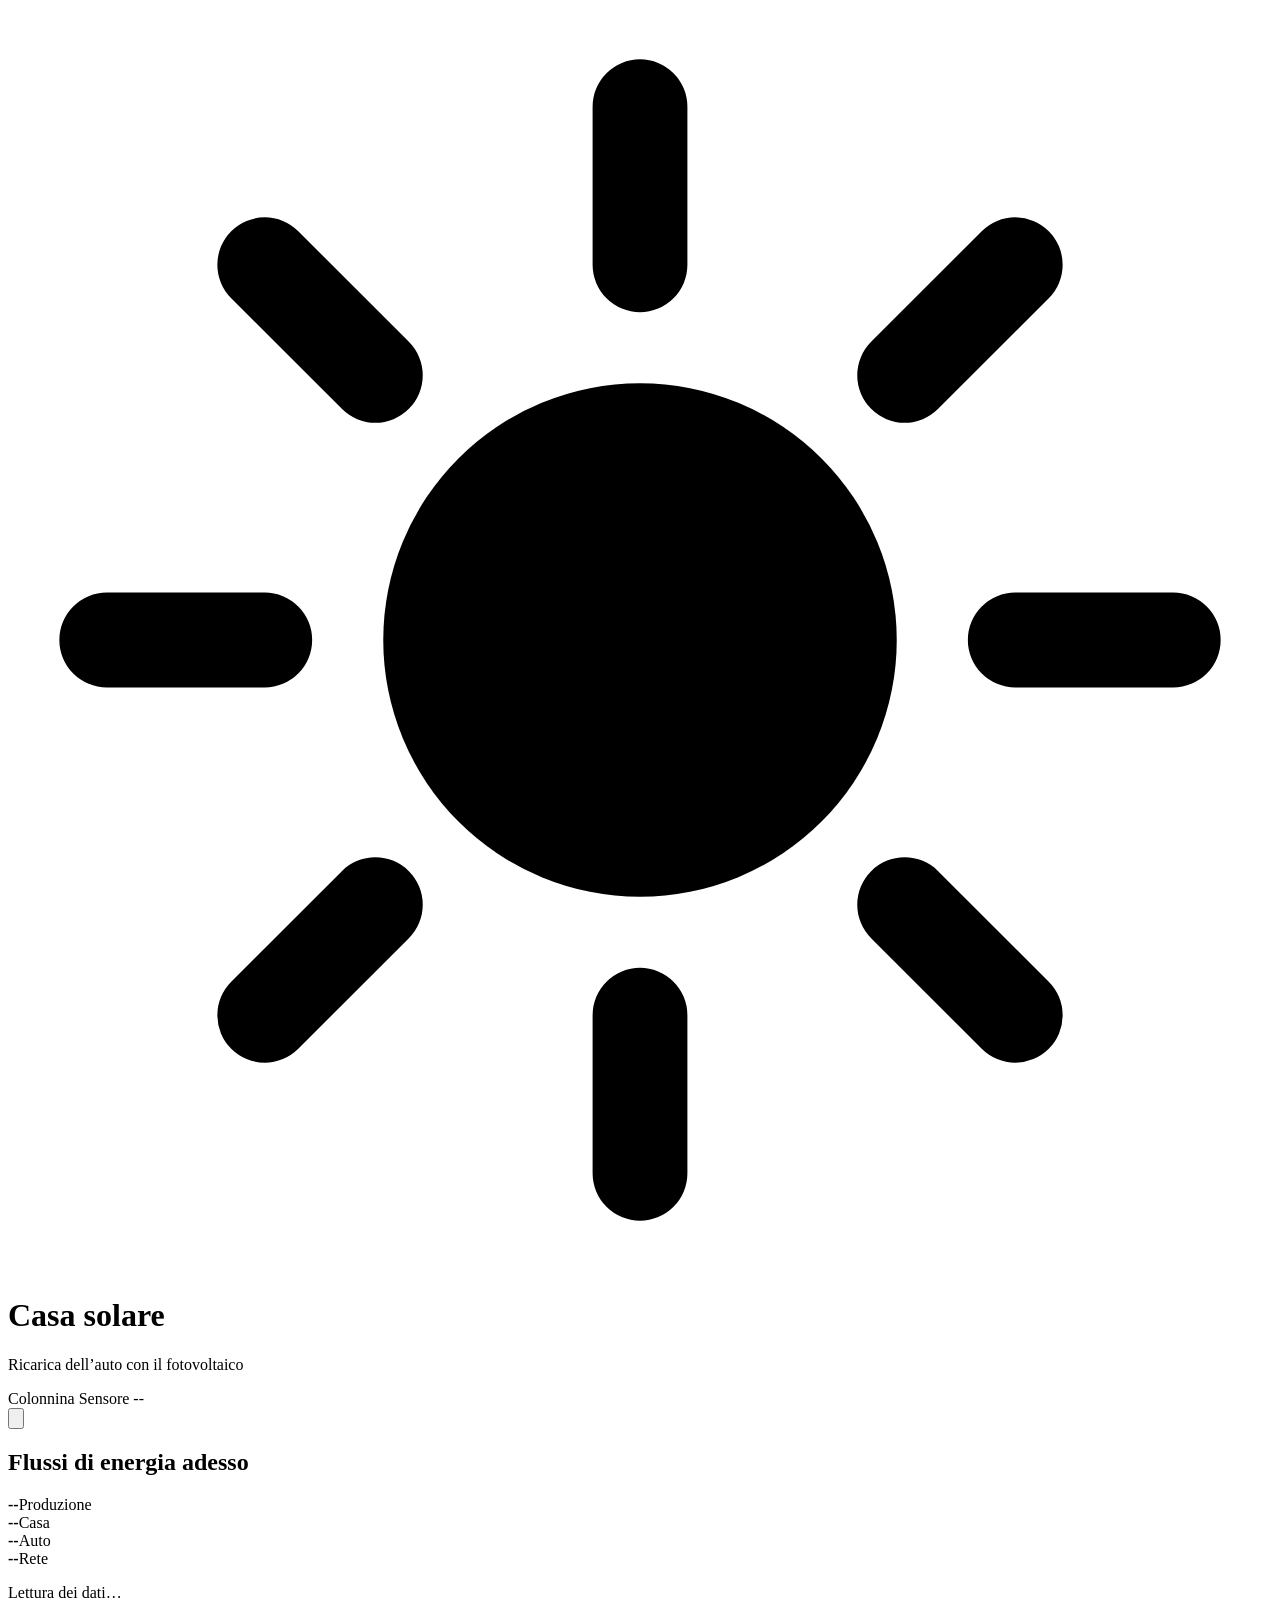
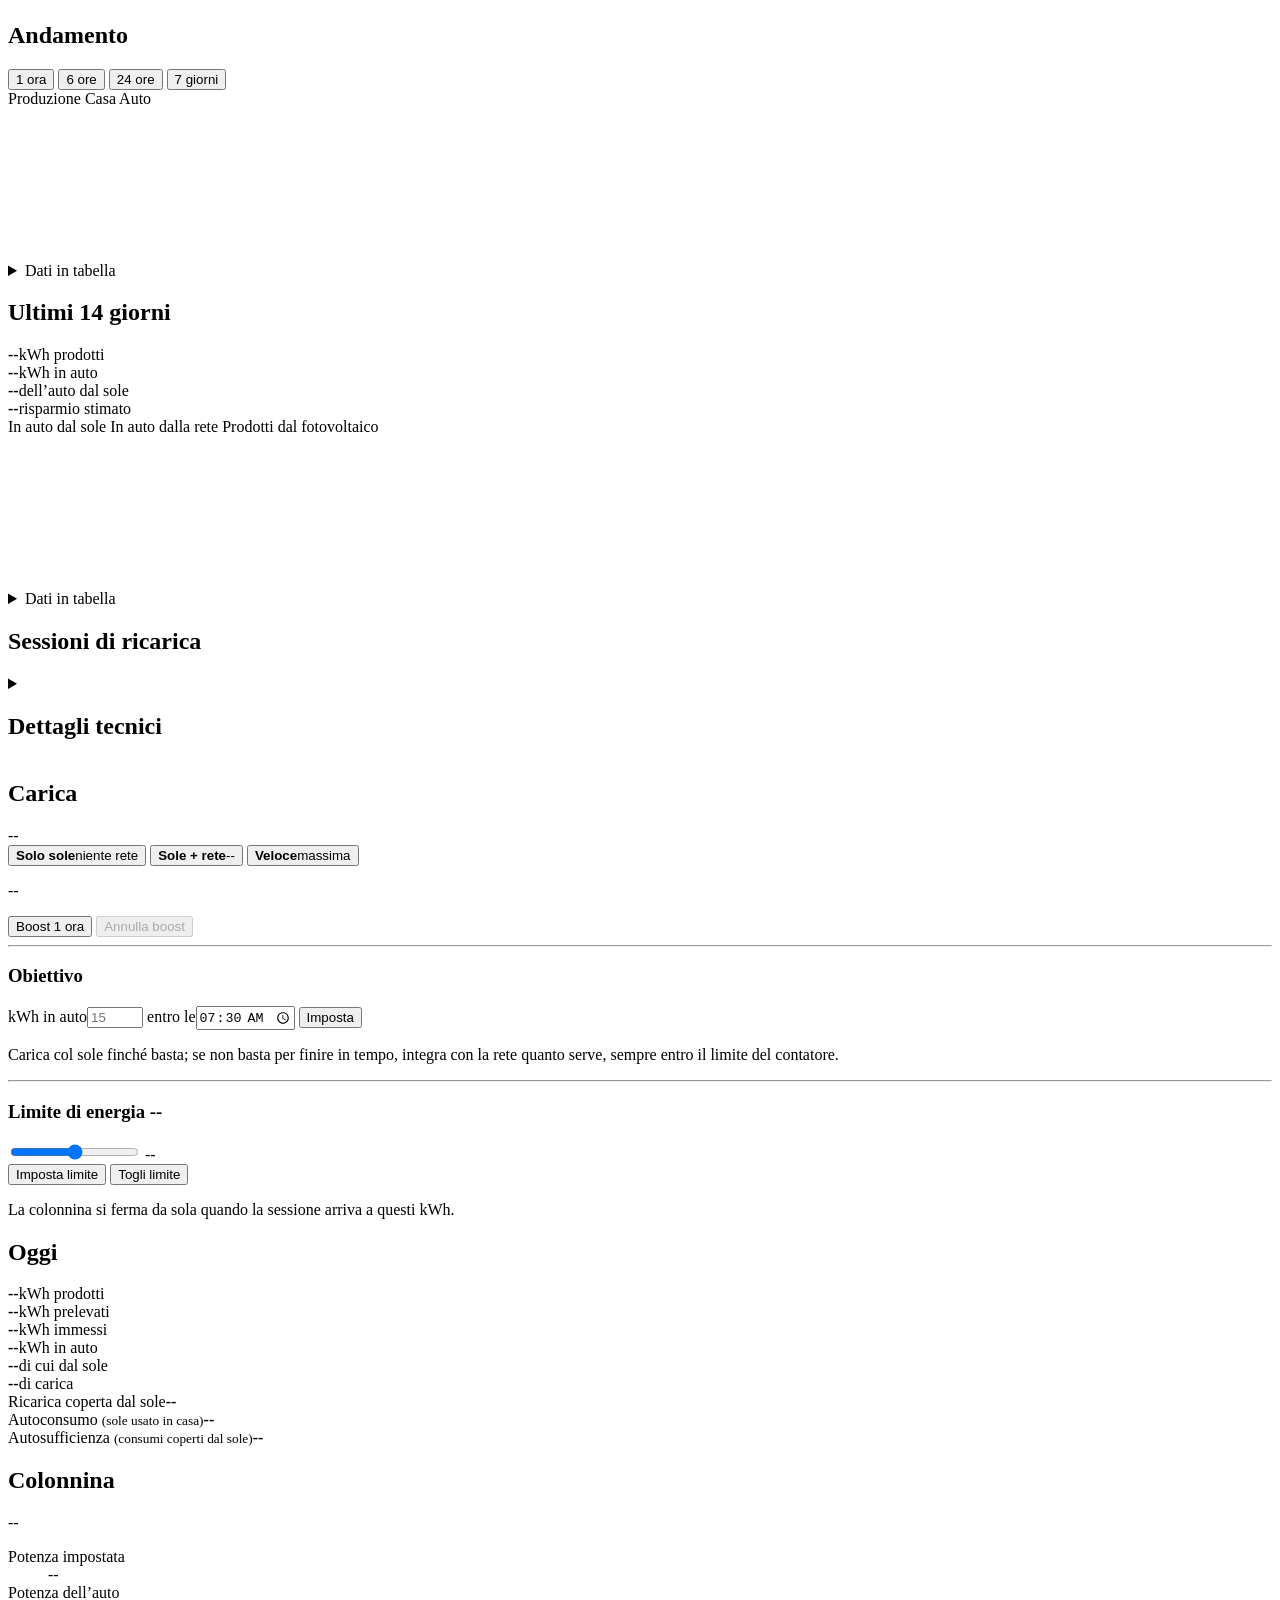
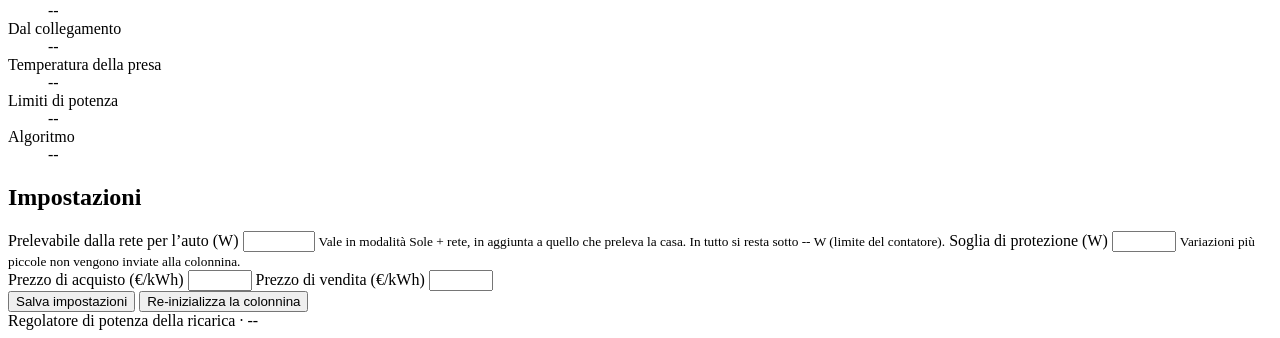
==== web/index.html @ b41bad48 "feat: nuova pagina web con la scena 3D dei flussi di energia La pagina esce da solar_webinterface.py" ====
<!DOCTYPE html>
<html lang="it">
<head>
    <meta charset="UTF-8">
    <meta name="viewport" content="width=device-width, initial-scale=1, viewport-fit=cover">
    <meta name="color-scheme" content="light dark">
    <meta name="theme-color" content="#f6f6f3" media="(prefers-color-scheme: light)">
    <meta name="theme-color" content="#0d0d0d" media="(prefers-color-scheme: dark)">
    <meta name="apple-mobile-web-app-capable" content="yes">
    <meta name="mobile-web-app-capable" content="yes">
    <meta name="apple-mobile-web-app-title" content="Casa solare">
    <meta name="versione" content="__V__">
    <title>Casa solare</title>
    <link rel="icon" href="/static/icona.svg" type="image/svg+xml">
    <link rel="apple-touch-icon" href="/static/icona.svg">
    <link rel="manifest" href="/static/manifest.webmanifest">
    <link rel="stylesheet" href="/static/app.css?v=__V__">
</head>
<body>
<div class="pagina">

    <header class="testata">
        <div class="marchio">
            <svg class="logo" viewBox="0 0 32 32" aria-hidden="true">
                <circle cx="16" cy="16" r="6.5" fill="currentColor"/>
                <g stroke="currentColor" stroke-width="2.4" stroke-linecap="round">
                    <path d="M16 2.5v4M16 25.5v4M2.5 16h4M25.5 16h4M6.5 6.5l2.8 2.8M22.7 22.7l2.8 2.8M6.5 25.5l2.8-2.8M22.7 9.3l2.8-2.8"/>
                </g>
            </svg>
            <div>
                <h1>Casa solare</h1>
                <p class="sottotitolo">Ricarica dell’auto con il fotovoltaico</p>
            </div>
        </div>
        <div class="stati" id="stati" aria-live="polite">
            <span class="stato" id="st_colonnina"><i class="punto"></i><span>Colonnina</span></span>
            <span class="stato" id="st_sensore"><i class="punto"></i><span>Sensore</span></span>
            <span class="stato" id="st_fase"><span>--</span></span>
        </div>
        <button type="button" class="b-icona" id="btn_tema" aria-label="Cambia tema" title="Tema: automatico">
            <svg viewBox="0 0 24 24" aria-hidden="true"><circle cx="12" cy="12" r="8.5" fill="none" stroke="currentColor" stroke-width="2"/><path d="M12 3.500a8.500 8.500 0 0 1 0 17z" fill="currentColor"/></svg>
        </button>
    </header>

    <div id="avvisi" role="status"></div>

    <main class="colonne">
        <div class="colonna colonna-a">

            <!-- ============ Scena ============ -->
            <section class="scheda scheda-scena" aria-labelledby="t_scena">
                <h2 id="t_scena" class="nascosto">Flussi di energia adesso</h2>
                <div class="scena" id="scena" data-fase="giorno">
                    <div class="scena-tela" id="scena_tela" aria-hidden="true"></div>
                    <div class="etichette" id="etichette">
                        <div class="etichetta" data-nodo="sole"><i class="tinta t-sole"></i><div><b id="n_sole">--</b><span>Produzione</span></div></div>
                        <div class="etichetta" data-nodo="casa"><i class="tinta t-casa"></i><div><b id="n_casa">--</b><span>Casa</span></div></div>
                        <div class="etichetta" data-nodo="auto"><i class="tinta t-auto"></i><div><b id="n_auto">--</b><span id="n_auto_nome">Auto</span></div></div>
                        <div class="etichetta" data-nodo="rete"><i class="tinta t-rete"></i><div><b id="n_rete">--</b><span id="n_rete_nome">Rete</span></div></div>
                    </div>
                    <button type="button" class="b-scena" id="btn_scena" hidden>Vista 3D</button>
                </div>
                <div class="frase">
                    <p id="frase">Lettura dei dati…</p>
                    <p class="nota" id="frase_eta"></p>
                </div>
            </section>

            <!-- ============ Andamento ============ -->
            <section class="scheda" data-ordine="4" aria-labelledby="t_andamento">
                <div class="scheda-testa">
                    <h2 id="t_andamento">Andamento</h2>
                    <div class="filtri" id="filtri_andamento" role="group" aria-label="Intervallo">
                        <button type="button" data-r="1h" class="attivo">1 ora</button>
                        <button type="button" data-r="6h">6 ore</button>
                        <button type="button" data-r="24h">24 ore</button>
                        <button type="button" data-r="7g">7 giorni</button>
                    </div>
                </div>
                <div class="legenda" aria-hidden="true">
                    <span><i class="tinta t-sole linea"></i>Produzione</span>
                    <span><i class="tinta t-casa"></i>Casa</span>
                    <span><i class="tinta t-auto"></i>Auto</span>
                </div>
                <div class="grafico"><canvas id="grafico_andamento" role="img" aria-label="Produzione, consumo della casa e potenza dell'auto nel tempo"></canvas></div>
                <details class="tabella-dati">
                    <summary>Dati in tabella</summary>
                    <div class="tabella-scorri"><table id="tab_andamento"></table></div>
                </details>
            </section>

            <!-- ============ Ultimi giorni ============ -->
            <section class="scheda" data-ordine="8" aria-labelledby="t_giorni">
                <div class="scheda-testa"><h2 id="t_giorni">Ultimi 14 giorni</h2></div>
                <div class="riquadri riquadri-4">
                    <div class="riquadro"><b id="g_solare">--</b><span>kWh prodotti</span></div>
                    <div class="riquadro"><b id="g_auto">--</b><span>kWh in auto</span></div>
                    <div class="riquadro"><b id="g_eff">--</b><span>dell’auto dal sole</span></div>
                    <div class="riquadro"><b id="g_eur">--</b><span>risparmio stimato</span></div>
                </div>
                <div class="legenda" aria-hidden="true">
                    <span><i class="tinta t-sole"></i>In auto dal sole</span>
                    <span><i class="tinta t-rete"></i>In auto dalla rete</span>
                    <span><i class="tinta t-neutro linea"></i>Prodotti dal fotovoltaico</span>
                </div>
                <div class="grafico grafico-basso"><canvas id="grafico_giorni" role="img" aria-label="Energia caricata in auto per giorno, dal sole e dalla rete, e energia prodotta"></canvas></div>
                <details class="tabella-dati">
                    <summary>Dati in tabella</summary>
                    <div class="tabella-scorri"><table id="tab_giorni"></table></div>
                </details>
            </section>

            <!-- ============ Sessioni ============ -->
            <section class="scheda" data-ordine="6" aria-labelledby="t_sessioni">
                <div class="scheda-testa"><h2 id="t_sessioni">Sessioni di ricarica</h2></div>
                <div class="sessione-corso" id="sessione_corso" hidden></div>
                <ul class="sessioni" id="elenco_sessioni"></ul>
            </section>

            <!-- ============ Dettagli tecnici ============ -->
            <section class="scheda" data-ordine="10" aria-labelledby="t_tecnici">
                <details id="dettagli_tecnici">
                    <summary><h2 id="t_tecnici">Dettagli tecnici</h2></summary>
                    <h3>Fasi</h3>
                    <table class="fasi">
                        <thead><tr><th></th><th>Consumo</th><th>Produzione</th></tr></thead>
                        <tbody>
                            <tr><th>L1</th><td id="l1">--</td><td id="l4">--</td></tr>
                            <tr><th>L2</th><td id="l2">--</td><td id="l5">--</td></tr>
                            <tr><th>L3</th><td id="l3">--</td><td id="l6">--</td></tr>
                            <tr class="totale"><th>Totale</th><td id="tot_grid">--</td><td id="tot_solar">--</td></tr>
                        </tbody>
                    </table>
                    <h3>Registro</h3>
                    <pre class="registro" id="registro" tabindex="0" aria-label="Registro del servizio"></pre>
                </details>
            </section>

        </div>
        <div class="colonna colonna-b">

            <!-- ============ Carica ============ -->
            <section class="scheda" data-ordine="2" aria-labelledby="t_carica">
                <div class="scheda-testa"><h2 id="t_carica">Carica</h2><span class="distintivo" id="carica_stato">--</span></div>

                <div class="segmenti" id="seg_modalita" role="group" aria-label="Modalità di carica">
                    <button type="button" data-m="sole"><b>Solo sole</b><span>niente rete</span></button>
                    <button type="button" data-m="misto"><b>Sole + rete</b><span id="seg_misto_w">--</span></button>
                    <button type="button" data-m="veloce"><b>Veloce</b><span>massima</span></button>
                </div>
                <p class="nota" id="nota_modalita">--</p>

                <div class="riga-azioni">
                    <button type="button" class="b-secondario" id="btn_boost">Boost 1 ora</button>
                    <button type="button" class="b-secondario" id="btn_boost_off" disabled>Annulla boost</button>
                </div>

                <hr>

                <h3>Obiettivo</h3>
                <div class="obiettivo" id="box_obiettivo" hidden>
                    <div class="obiettivo-testa"><b id="ob_testo">--</b><span id="ob_tempo">--</span></div>
                    <div class="barra" role="progressbar" aria-valuemin="0" aria-valuemax="100" id="ob_prog"><i id="ob_barra"></i></div>
                    <p class="nota" id="ob_nota">--</p>
                    <button type="button" class="b-secondario" id="btn_ob_off">Annulla obiettivo</button>
                </div>
                <form class="obiettivo-nuovo" id="form_obiettivo">
                    <label><span>kWh in auto</span><input type="number" id="ob_kwh" min="1" max="100" step="1" inputmode="decimal" placeholder="15"></label>
                    <label><span>entro le</span><input type="time" id="ob_ora" value="07:30"></label>
                    <button type="submit" class="b-secondario">Imposta</button>
                </form>
                <p class="nota" id="nota_obiettivo">Carica col sole finché basta; se non basta per finire in tempo,
                    integra con la rete quanto serve, sempre entro il limite del contatore.</p>

                <hr>

                <h3>Limite di energia <span class="distintivo" id="limite_stato">--</span></h3>
                <div class="limite">
                    <input type="range" id="limite" min="1" max="100" step="1" aria-label="Limite in kWh">
                    <output id="limite_val" for="limite">--</output>
                </div>
                <div class="riga-azioni">
                    <button type="button" class="b-secondario" id="btn_limite_on">Imposta limite</button>
                    <button type="button" class="b-secondario" id="btn_limite_off">Togli limite</button>
                </div>
                <p class="nota">La colonnina si ferma da sola quando la sessione arriva a questi kWh.</p>

                <div id="esito_carica" class="esito" hidden></div>
            </section>

            <!-- ============ Oggi ============ -->
            <section class="scheda" data-ordine="3" aria-labelledby="t_oggi">
                <div class="scheda-testa"><h2 id="t_oggi">Oggi</h2></div>
                <div class="riquadri">
                    <div class="riquadro"><b id="e_solare">--</b><span>kWh prodotti</span></div>
                    <div class="riquadro"><b id="e_import">--</b><span>kWh prelevati</span></div>
                    <div class="riquadro"><b id="e_export">--</b><span>kWh immessi</span></div>
                    <div class="riquadro"><b id="e_wb">--</b><span>kWh in auto</span></div>
                    <div class="riquadro"><b id="e_wb_fv">--</b><span>di cui dal sole</span></div>
                    <div class="riquadro"><b id="e_tempo">--</b><span>di carica</span></div>
                </div>
                <div class="misure">
                    <div class="misura">
                        <div class="misura-testa"><span>Ricarica coperta dal sole</span><b id="m_eff">--</b></div>
                        <div class="barra"><i id="m_eff_bar" class="b-sole"></i></div>
                    </div>
                    <div class="misura">
                        <div class="misura-testa"><span>Autoconsumo <small>(sole usato in casa)</small></span><b id="m_autoc">--</b></div>
                        <div class="barra"><i id="m_autoc_bar" class="b-sole"></i></div>
                    </div>
                    <div class="misura">
                        <div class="misura-testa"><span>Autosufficienza <small>(consumi coperti dal sole)</small></span><b id="m_autos">--</b></div>
                        <div class="barra"><i id="m_autos_bar" class="b-sole"></i></div>
                    </div>
                </div>
            </section>

            <!-- ============ Colonnina ============ -->
            <section class="scheda" data-ordine="5" aria-labelledby="t_colonnina">
                <div class="scheda-testa"><h2 id="t_colonnina">Colonnina</h2><span class="distintivo" id="c_desc">--</span></div>
                <dl class="righe">
                    <div><dt>Potenza impostata</dt><dd id="c_set">--</dd></div>
                    <div><dt>Potenza dell’auto</dt><dd id="c_pcar">--</dd></div>
                    <div><dt>Dal collegamento</dt><dd id="c_sess">--</dd></div>
                    <div><dt>Temperatura della presa</dt><dd id="c_temp">--</dd></div>
                    <div><dt>Limiti di potenza</dt><dd id="c_limiti">--</dd></div>
                    <div><dt>Algoritmo</dt><dd id="c_alg">--</dd></div>
                </dl>
            </section>

            <!-- ============ Impostazioni ============ -->
            <section class="scheda" data-ordine="9" aria-labelledby="t_impostazioni">
                <div class="scheda-testa"><h2 id="t_impostazioni">Impostazioni</h2></div>
                <label class="campo"><span>Prelevabile dalla rete per l’auto (W)</span>
                    <input type="number" id="prelevabile" min="0" max="20000" step="100" inputmode="numeric">
                    <small>Vale in modalità Sole + rete, in aggiunta a quello che preleva la casa. In tutto si
                        resta sotto <span id="limite_contatore">--</span> W (limite del contatore).</small>
                </label>
                <label class="campo"><span>Soglia di protezione (W)</span>
                    <input type="number" id="protezione" min="50" max="5000" step="50" inputmode="numeric">
                    <small>Variazioni più piccole non vengono inviate alla colonnina.</small>
                </label>
                <div class="due">
                    <label class="campo"><span>Prezzo di acquisto (€/kWh)</span>
                        <input type="number" id="prezzo_acquisto" min="0" max="5" step="0.01" inputmode="decimal"></label>
                    <label class="campo"><span>Prezzo di vendita (€/kWh)</span>
                        <input type="number" id="prezzo_vendita" min="0" max="5" step="0.01" inputmode="decimal"></label>
                </div>
                <div id="non_salvate" class="esito ko" hidden>Modifiche non salvate: il regolatore usa ancora i valori di prima.</div>
                <button type="button" class="b-primario" id="btn_salva">Salva impostazioni</button>
                <button type="button" class="b-secondario largo" id="btn_reinit">Re-inizializza la colonnina</button>
                <div id="esito" class="esito" hidden></div>
            </section>

        </div>
    </main>

    <footer class="piede">Regolatore di potenza della ricarica · <span id="piede_ora">--</span></footer>
</div>

<div class="suggerimento" id="suggerimento" hidden></div>

<script src="/static/vendor/chart.umd.min.js" defer></script>
<script type="module" src="/static/app.js?v=__V__"></script>
</body>
</html>
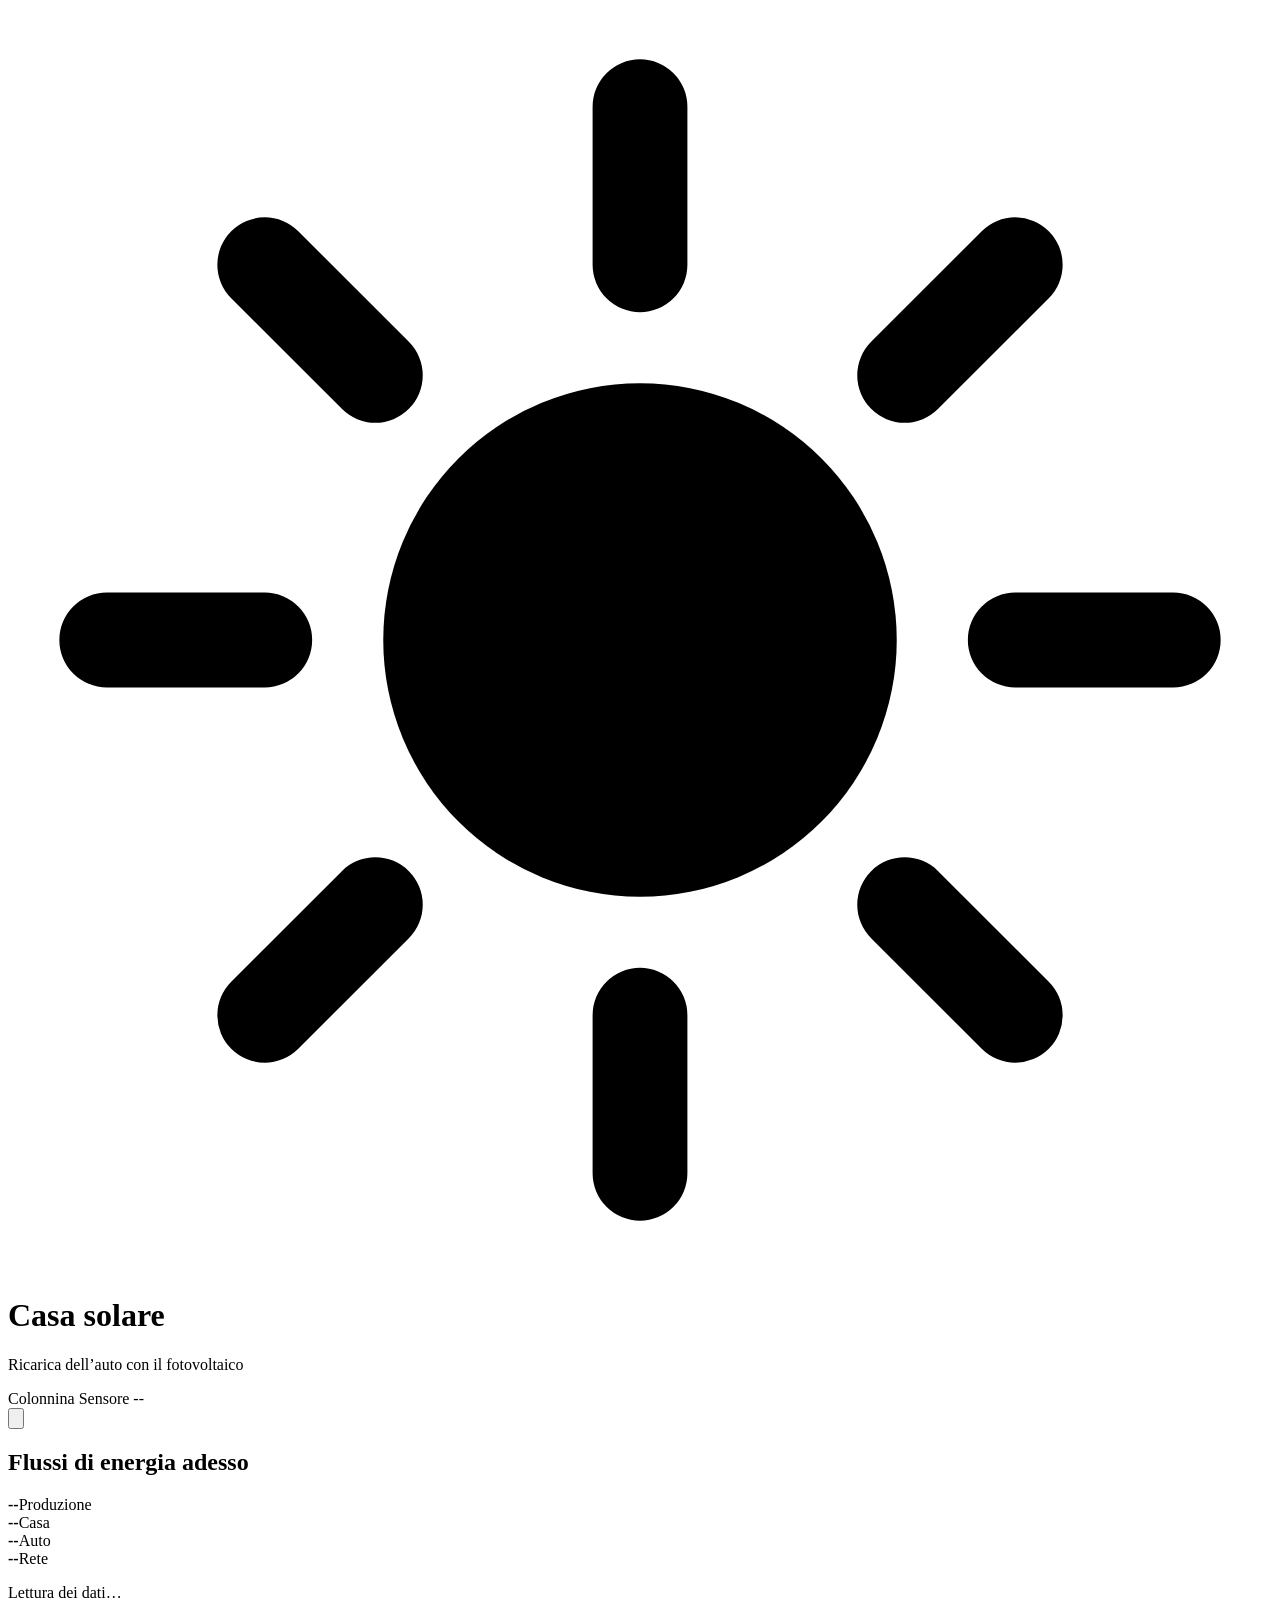
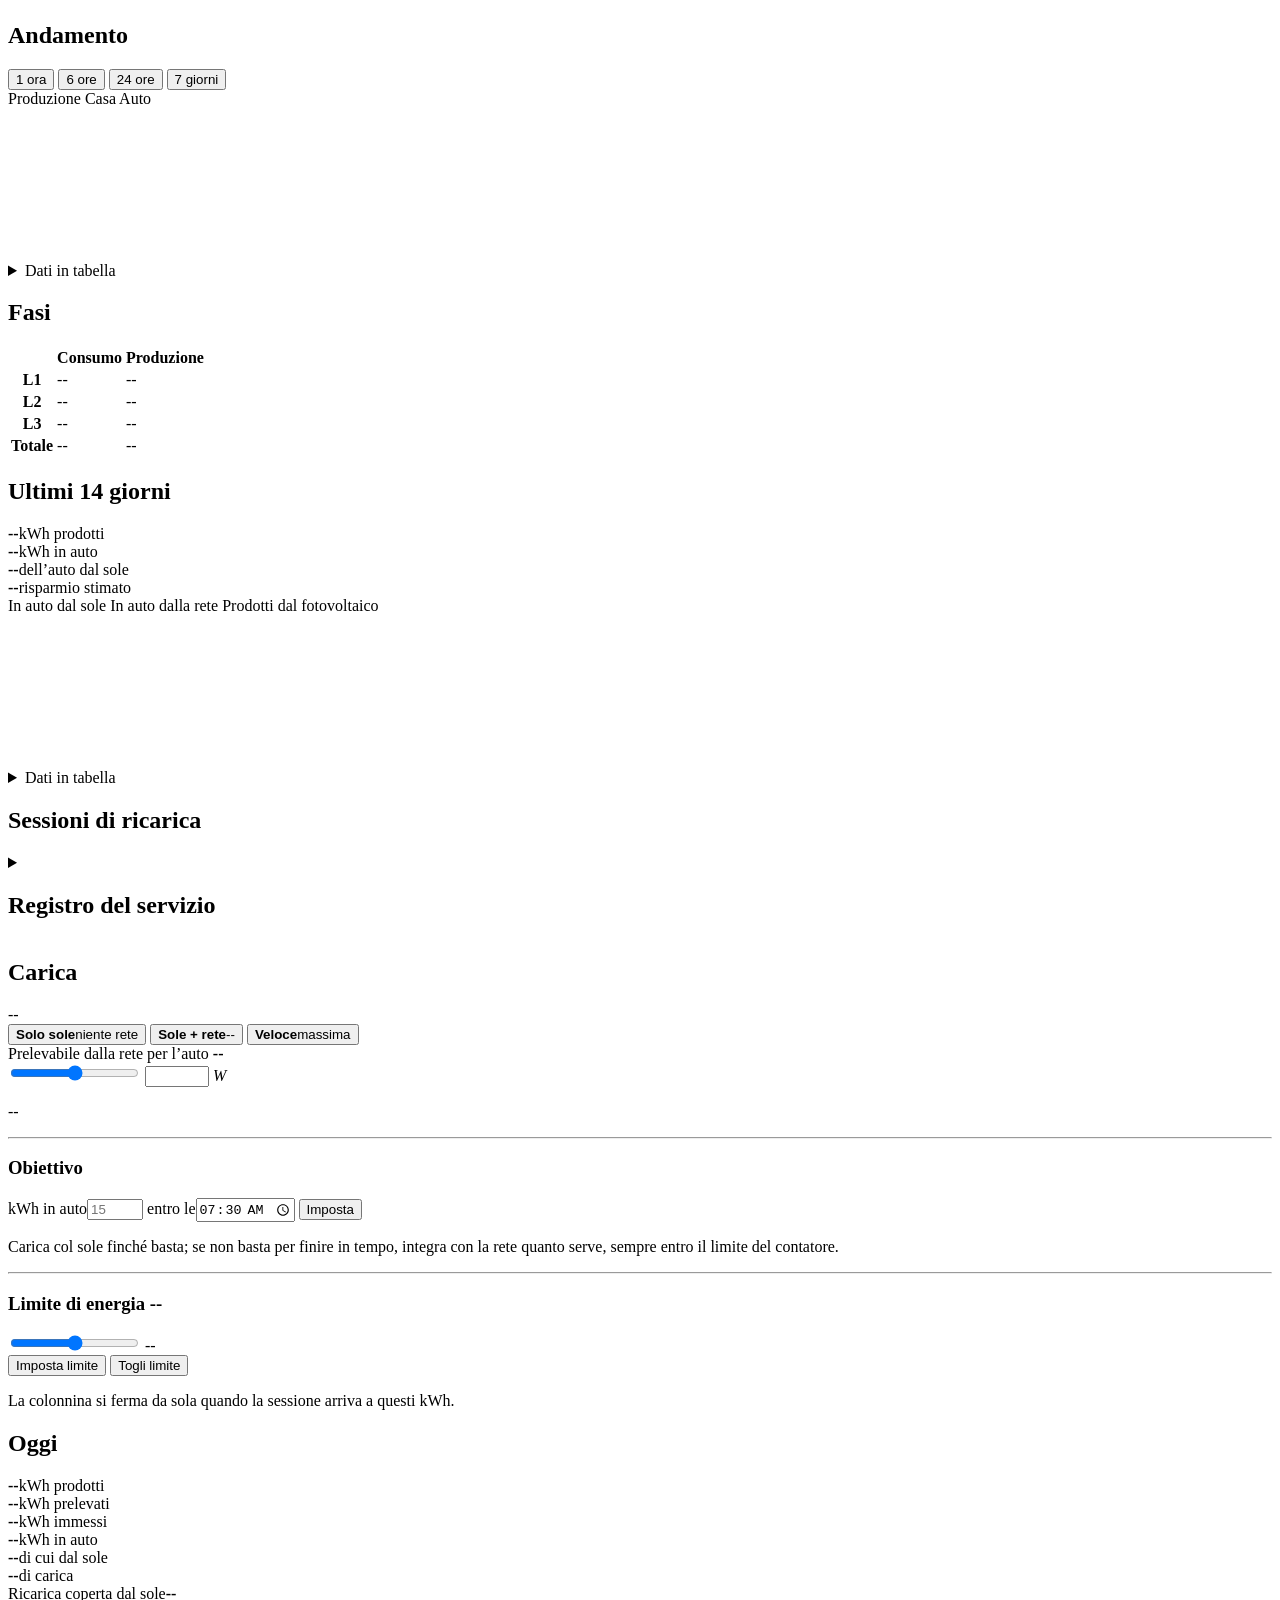
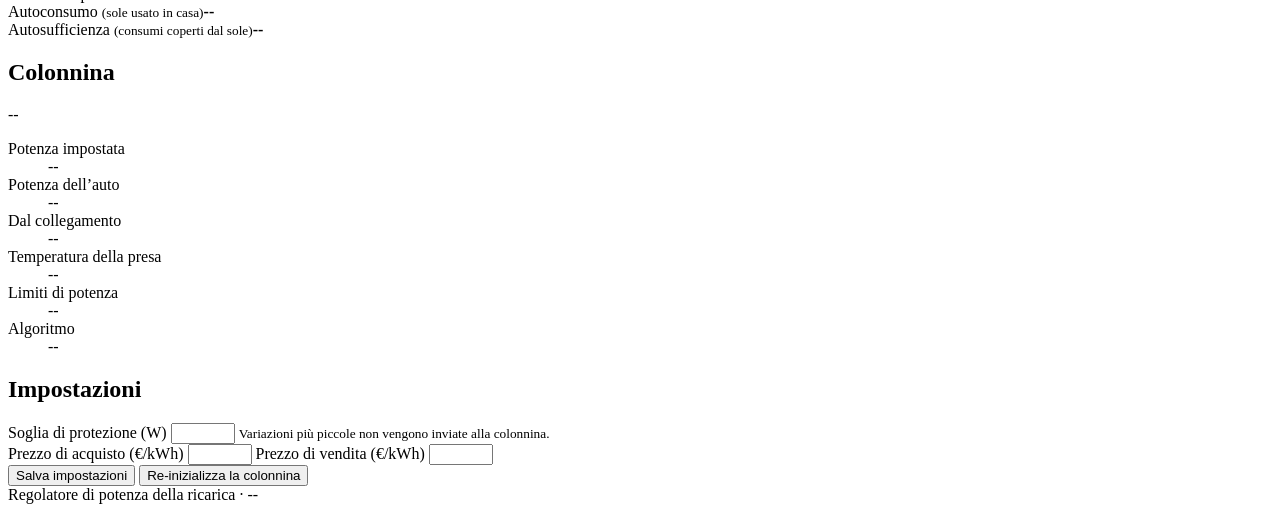
==== commit b3f3a7d1: "feat: prelevabile con cursore sotto le modalita', scheda Fasi, via il boost - Prelevabile per l'auto" ====
--- a/web/index.html
+++ b/web/index.html
@@ -89,6 +89,26 @@
                 </details>
             </section>
 
+            <!-- ============ Fasi ============ -->
+            <section class="scheda" data-ordine="7" aria-labelledby="t_fasi">
+                <div class="scheda-testa"><h2 id="t_fasi">Fasi</h2><span class="nota" id="fasi_eta"></span></div>
+                <table class="fasi">
+                    <thead><tr><th></th><th>Consumo</th><th>Produzione</th></tr></thead>
+                    <tbody>
+                        <tr><th>L1</th>
+                            <td><span id="l1">--</span><span class="barra"><i id="l1_b" class="b-neutro"></i></span></td>
+                            <td><span id="l4">--</span><span class="barra"><i id="l4_b" class="b-sole"></i></span></td></tr>
+                        <tr><th>L2</th>
+                            <td><span id="l2">--</span><span class="barra"><i id="l2_b" class="b-neutro"></i></span></td>
+                            <td><span id="l5">--</span><span class="barra"><i id="l5_b" class="b-sole"></i></span></td></tr>
+                        <tr><th>L3</th>
+                            <td><span id="l3">--</span><span class="barra"><i id="l3_b" class="b-neutro"></i></span></td>
+                            <td><span id="l6">--</span><span class="barra"><i id="l6_b" class="b-sole"></i></span></td></tr>
+                        <tr class="totale"><th>Totale</th><td><span id="tot_grid">--</span></td><td><span id="tot_solar">--</span></td></tr>
+                    </tbody>
+                </table>
+            </section>
+
             <!-- ============ Ultimi giorni ============ -->
             <section class="scheda" data-ordine="8" aria-labelledby="t_giorni">
                 <div class="scheda-testa"><h2 id="t_giorni">Ultimi 14 giorni</h2></div>
@@ -117,21 +137,10 @@
                 <ul class="sessioni" id="elenco_sessioni"></ul>
             </section>
 
-            <!-- ============ Dettagli tecnici ============ -->
+            <!-- ============ Registro ============ -->
             <section class="scheda" data-ordine="10" aria-labelledby="t_tecnici">
                 <details id="dettagli_tecnici">
-                    <summary><h2 id="t_tecnici">Dettagli tecnici</h2></summary>
-                    <h3>Fasi</h3>
-                    <table class="fasi">
-                        <thead><tr><th></th><th>Consumo</th><th>Produzione</th></tr></thead>
-                        <tbody>
-                            <tr><th>L1</th><td id="l1">--</td><td id="l4">--</td></tr>
-                            <tr><th>L2</th><td id="l2">--</td><td id="l5">--</td></tr>
-                            <tr><th>L3</th><td id="l3">--</td><td id="l6">--</td></tr>
-                            <tr class="totale"><th>Totale</th><td id="tot_grid">--</td><td id="tot_solar">--</td></tr>
-                        </tbody>
-                    </table>
-                    <h3>Registro</h3>
+                    <summary><h2 id="t_tecnici">Registro del servizio</h2></summary>
                     <pre class="registro" id="registro" tabindex="0" aria-label="Registro del servizio"></pre>
                 </details>
             </section>
@@ -148,12 +157,22 @@
                     <button type="button" data-m="misto"><b>Sole + rete</b><span id="seg_misto_w">--</span></button>
                     <button type="button" data-m="veloce"><b>Veloce</b><span>massima</span></button>
                 </div>
+
+                <div class="prelevabile" id="box_prelevabile">
+                    <div class="prelevabile-testa">
+                        <label for="prelevabile">Prelevabile dalla rete per l’auto</label>
+                        <b id="prelevabile_kw">--</b>
+                    </div>
+                    <div class="prelevabile-riga">
+                        <input type="range" id="prelevabile" min="0" max="6600" step="100">
+                        <span class="con-unita">
+                            <input type="number" id="prelevabile_num" min="0" max="6600" step="100" inputmode="numeric"
+                                   aria-label="Prelevabile dalla rete per l’auto, in watt">
+                            <i aria-hidden="true">W</i>
+                        </span>
+                    </div>
+                </div>
                 <p class="nota" id="nota_modalita">--</p>
-
-                <div class="riga-azioni">
-                    <button type="button" class="b-secondario" id="btn_boost">Boost 1 ora</button>
-                    <button type="button" class="b-secondario" id="btn_boost_off" disabled>Annulla boost</button>
-                </div>
 
                 <hr>
 
@@ -231,11 +250,6 @@
             <!-- ============ Impostazioni ============ -->
             <section class="scheda" data-ordine="9" aria-labelledby="t_impostazioni">
                 <div class="scheda-testa"><h2 id="t_impostazioni">Impostazioni</h2></div>
-                <label class="campo"><span>Prelevabile dalla rete per l’auto (W)</span>
-                    <input type="number" id="prelevabile" min="0" max="20000" step="100" inputmode="numeric">
-                    <small>Vale in modalità Sole + rete, in aggiunta a quello che preleva la casa. In tutto si
-                        resta sotto <span id="limite_contatore">--</span> W (limite del contatore).</small>
-                </label>
                 <label class="campo"><span>Soglia di protezione (W)</span>
                     <input type="number" id="protezione" min="50" max="5000" step="50" inputmode="numeric">
                     <small>Variazioni più piccole non vengono inviate alla colonnina.</small>
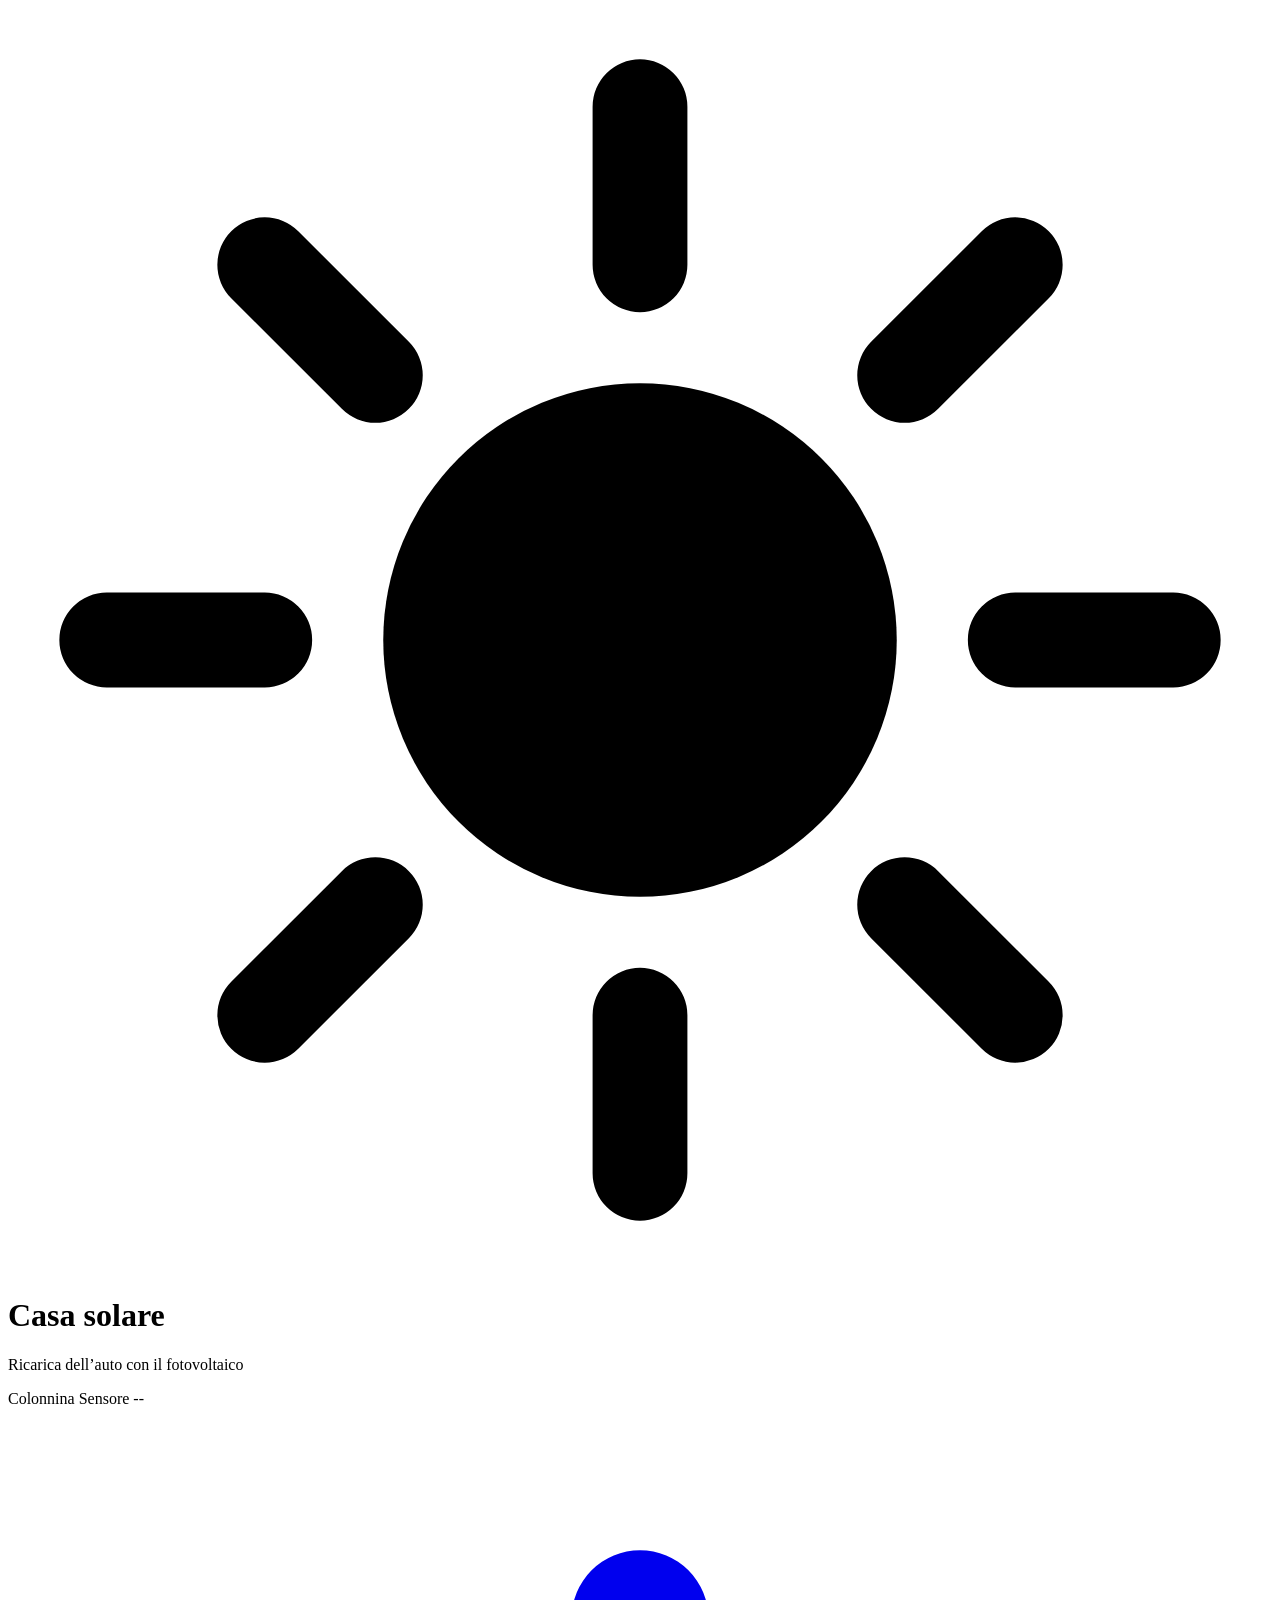
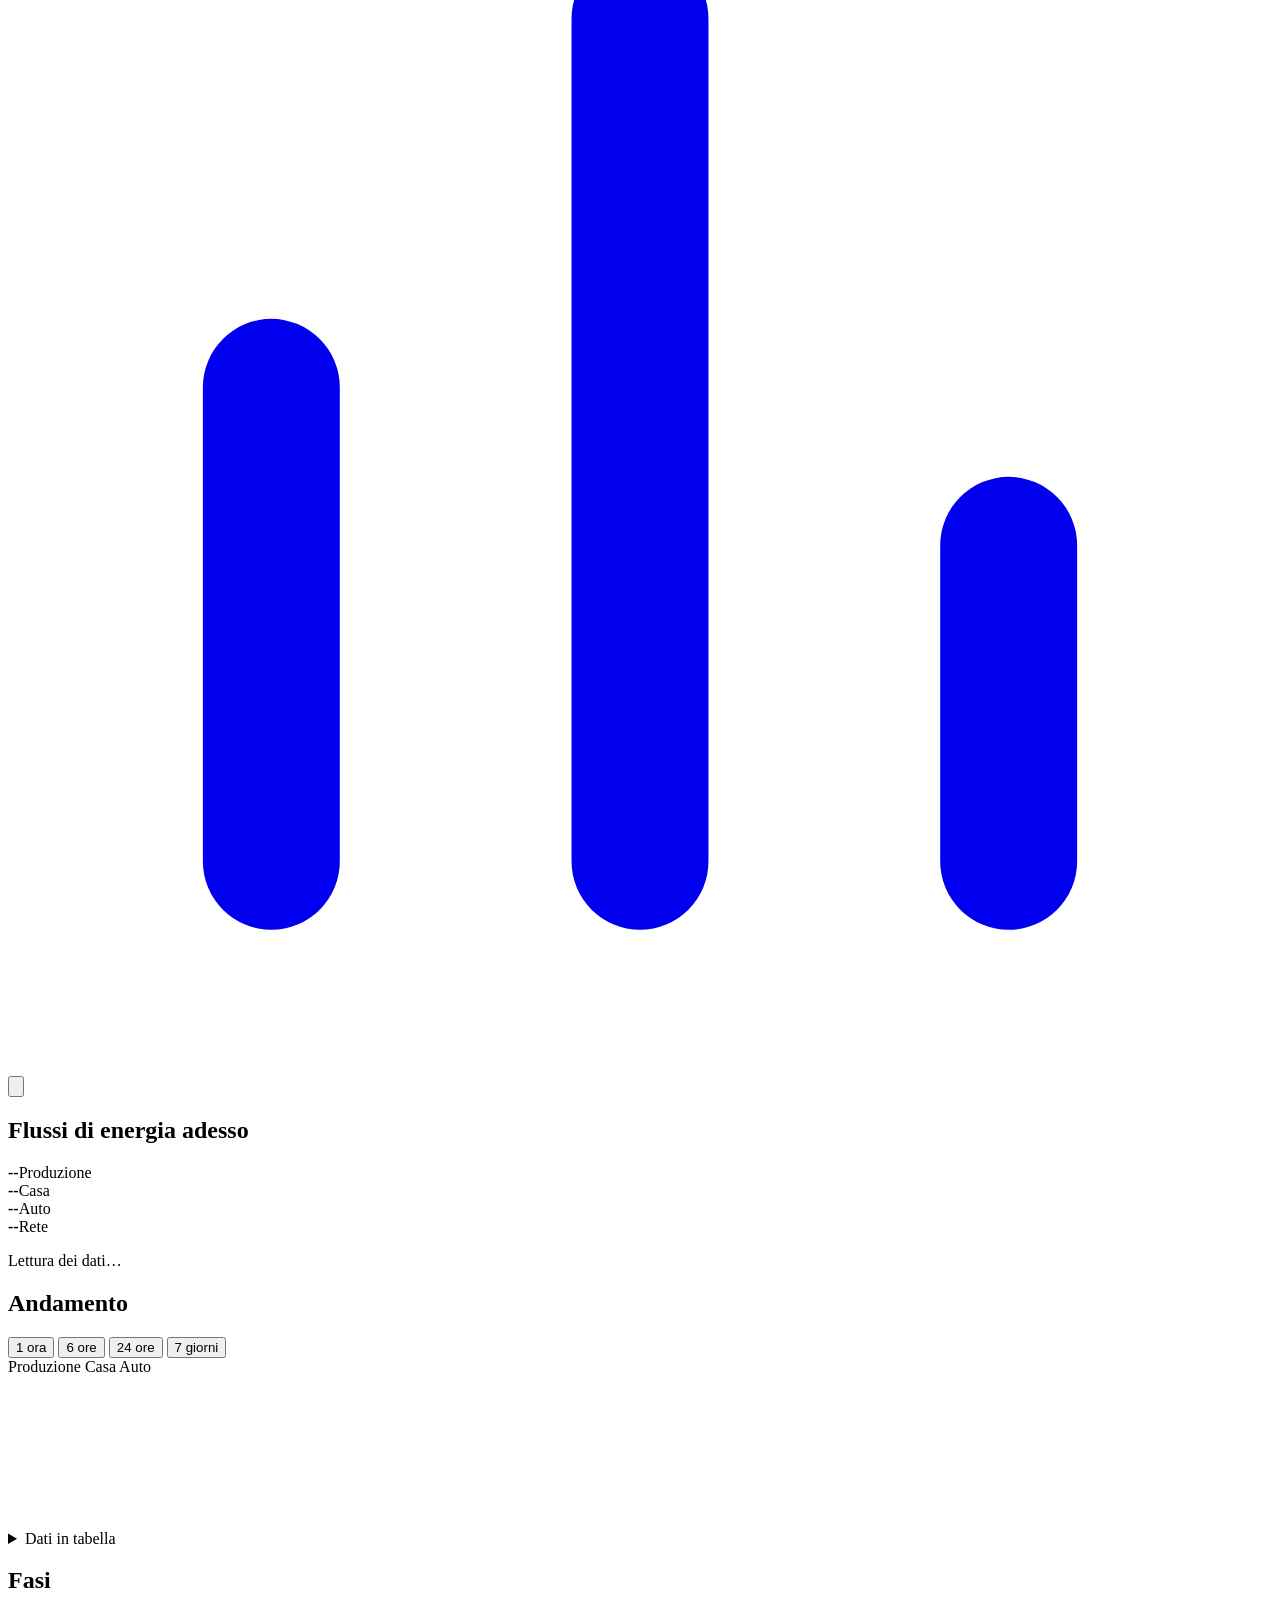
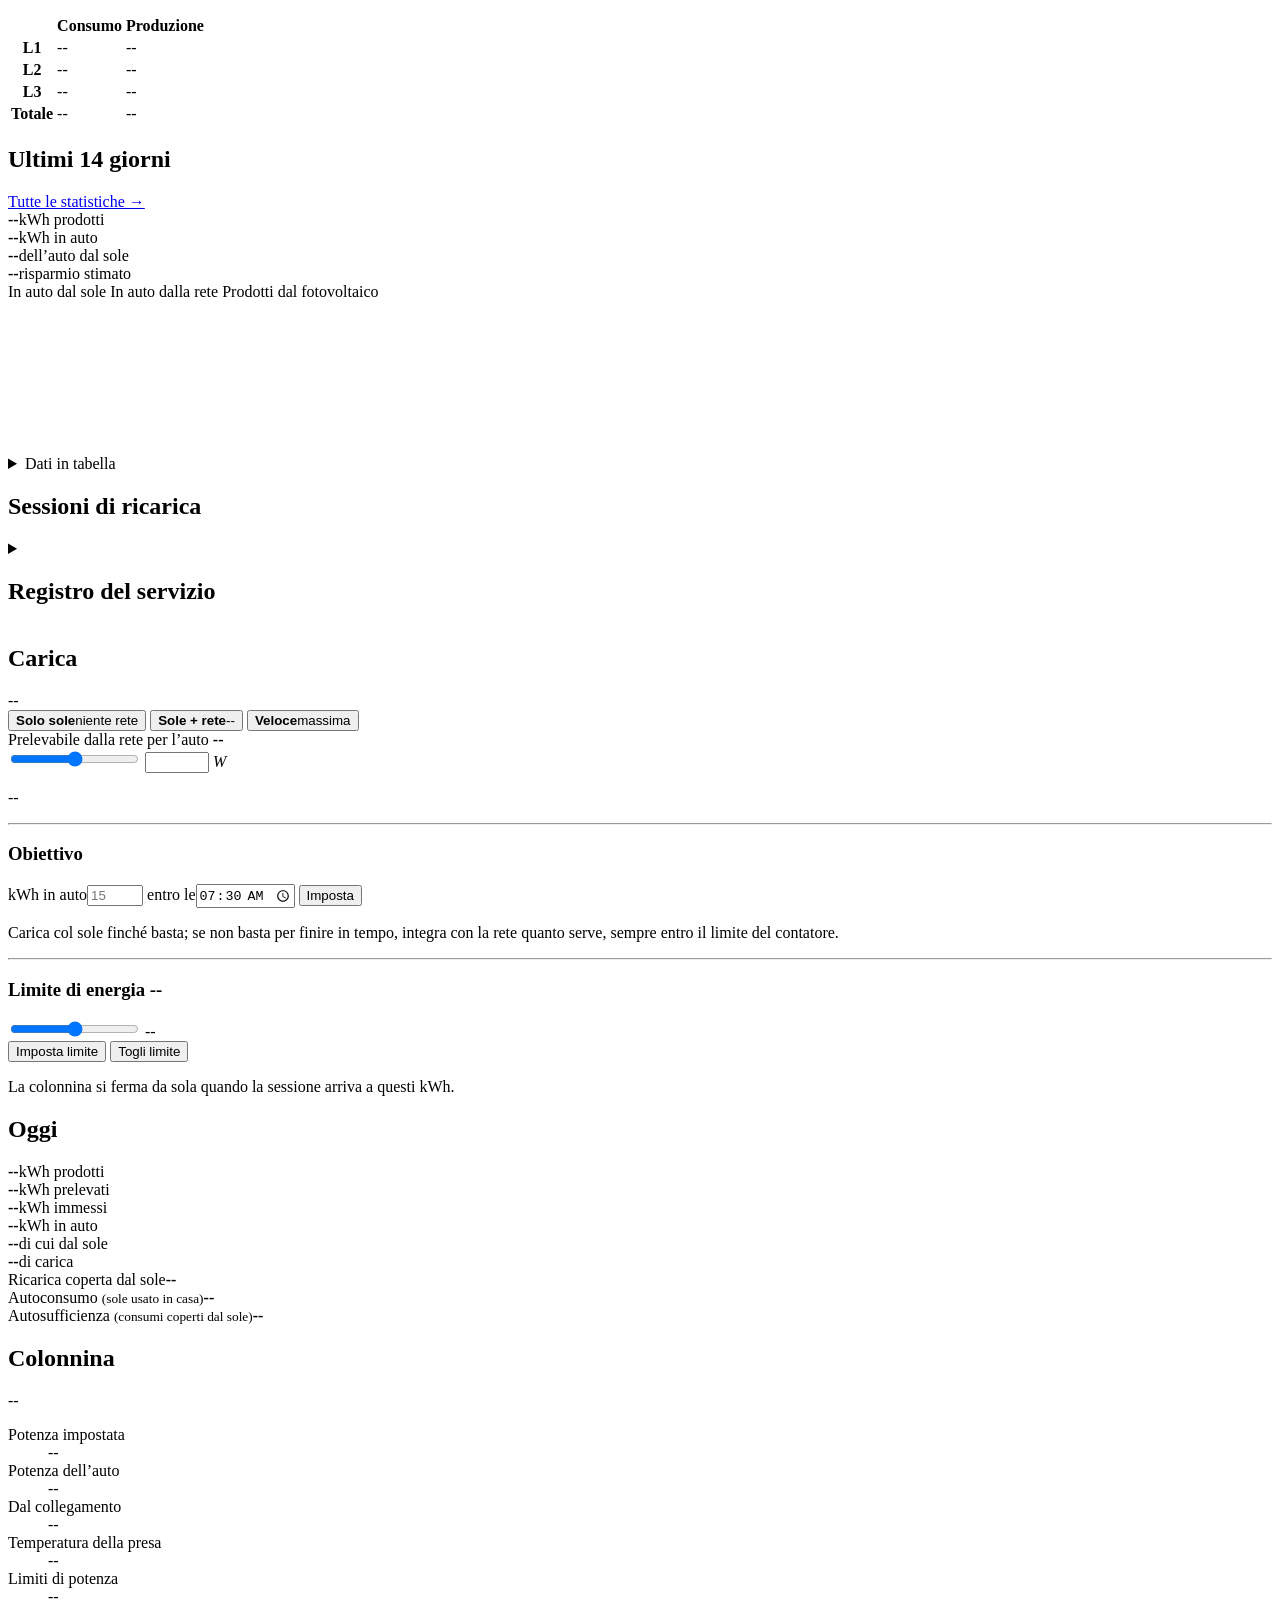
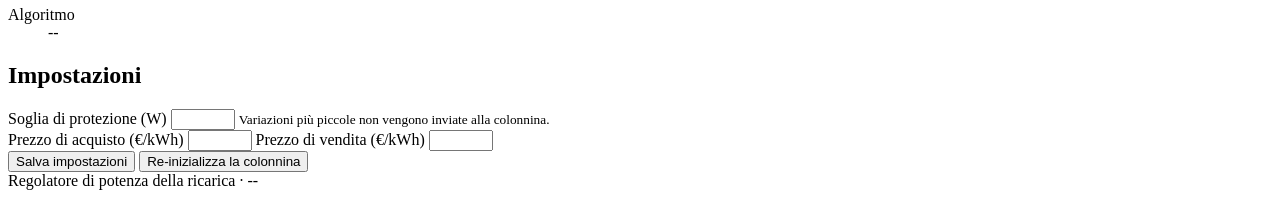
==== commit f2c5a19e: "feat: pagina Statistiche su tutto lo storico Nuova pagina /statistiche con filtro di periodo (7/30/9" ====
--- a/web/index.html
+++ b/web/index.html
@@ -37,6 +37,9 @@
             <span class="stato" id="st_sensore"><i class="punto"></i><span>Sensore</span></span>
             <span class="stato" id="st_fase"><span>--</span></span>
         </div>
+        <a class="b-icona" href="/statistiche" aria-label="Statistiche" title="Statistiche">
+            <svg viewBox="0 0 24 24" aria-hidden="true"><path d="M5 20V11M12 20V4M19 20v-6" fill="none" stroke="currentColor" stroke-width="2.6" stroke-linecap="round"/></svg>
+        </a>
         <button type="button" class="b-icona" id="btn_tema" aria-label="Cambia tema" title="Tema: automatico">
             <svg viewBox="0 0 24 24" aria-hidden="true"><circle cx="12" cy="12" r="8.5" fill="none" stroke="currentColor" stroke-width="2"/><path d="M12 3.500a8.500 8.500 0 0 1 0 17z" fill="currentColor"/></svg>
         </button>
@@ -111,7 +114,7 @@
 
             <!-- ============ Ultimi giorni ============ -->
             <section class="scheda" data-ordine="8" aria-labelledby="t_giorni">
-                <div class="scheda-testa"><h2 id="t_giorni">Ultimi 14 giorni</h2></div>
+                <div class="scheda-testa"><h2 id="t_giorni">Ultimi 14 giorni</h2><a class="collegamento-piccolo" href="/statistiche">Tutte le statistiche →</a></div>
                 <div class="riquadri riquadri-4">
                     <div class="riquadro"><b id="g_solare">--</b><span>kWh prodotti</span></div>
                     <div class="riquadro"><b id="g_auto">--</b><span>kWh in auto</span></div>
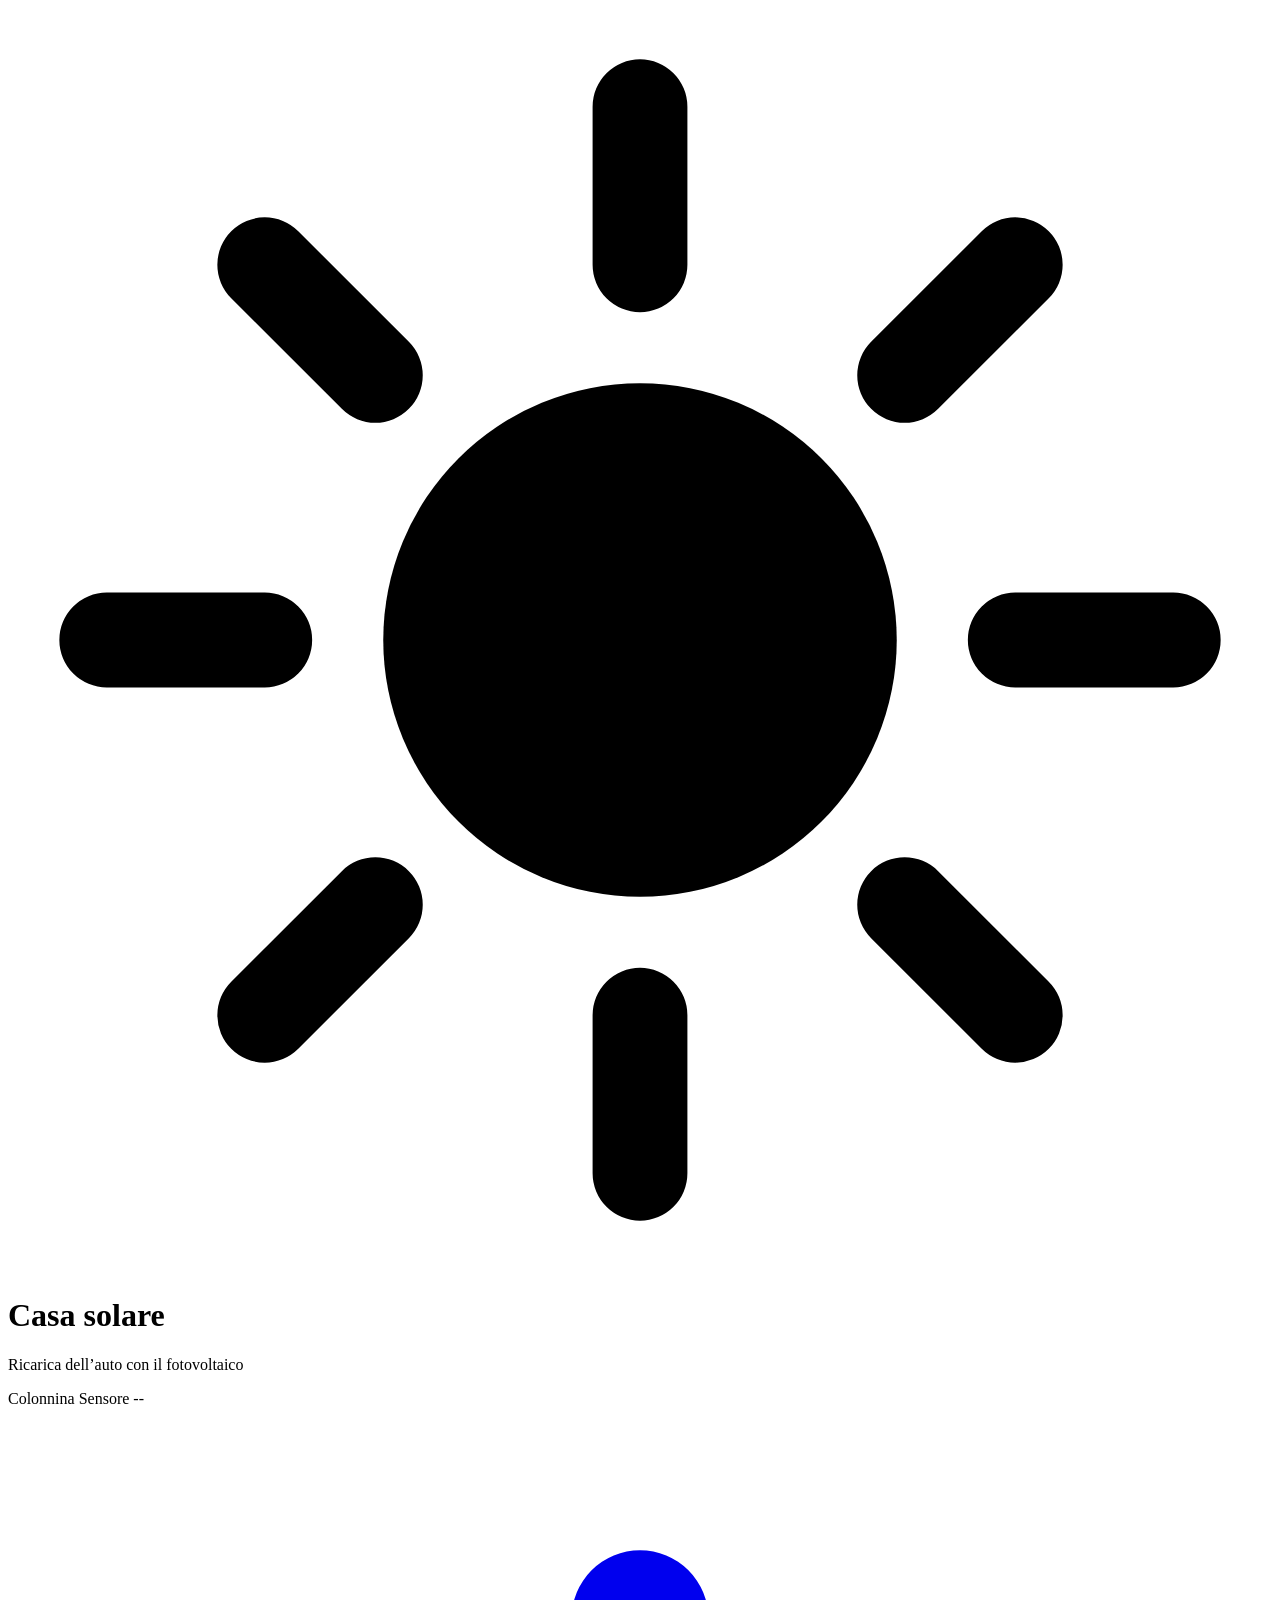
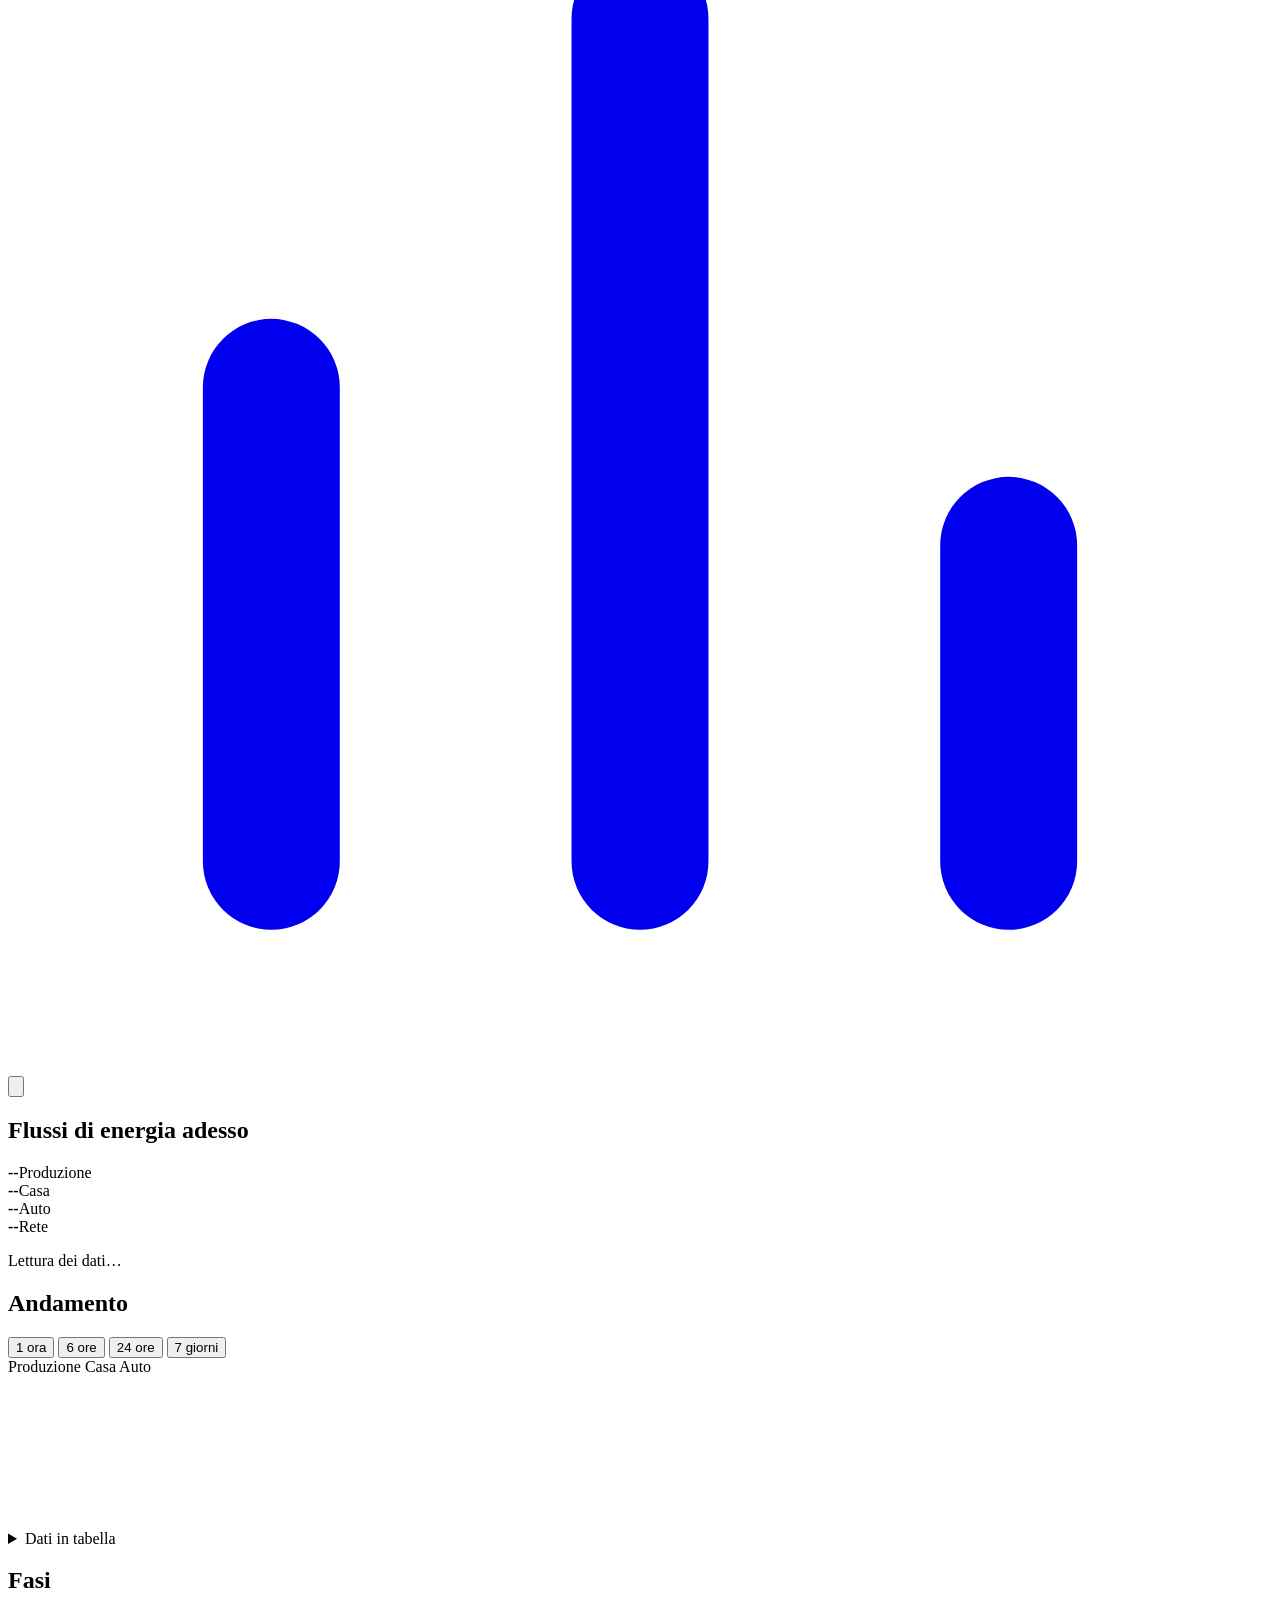
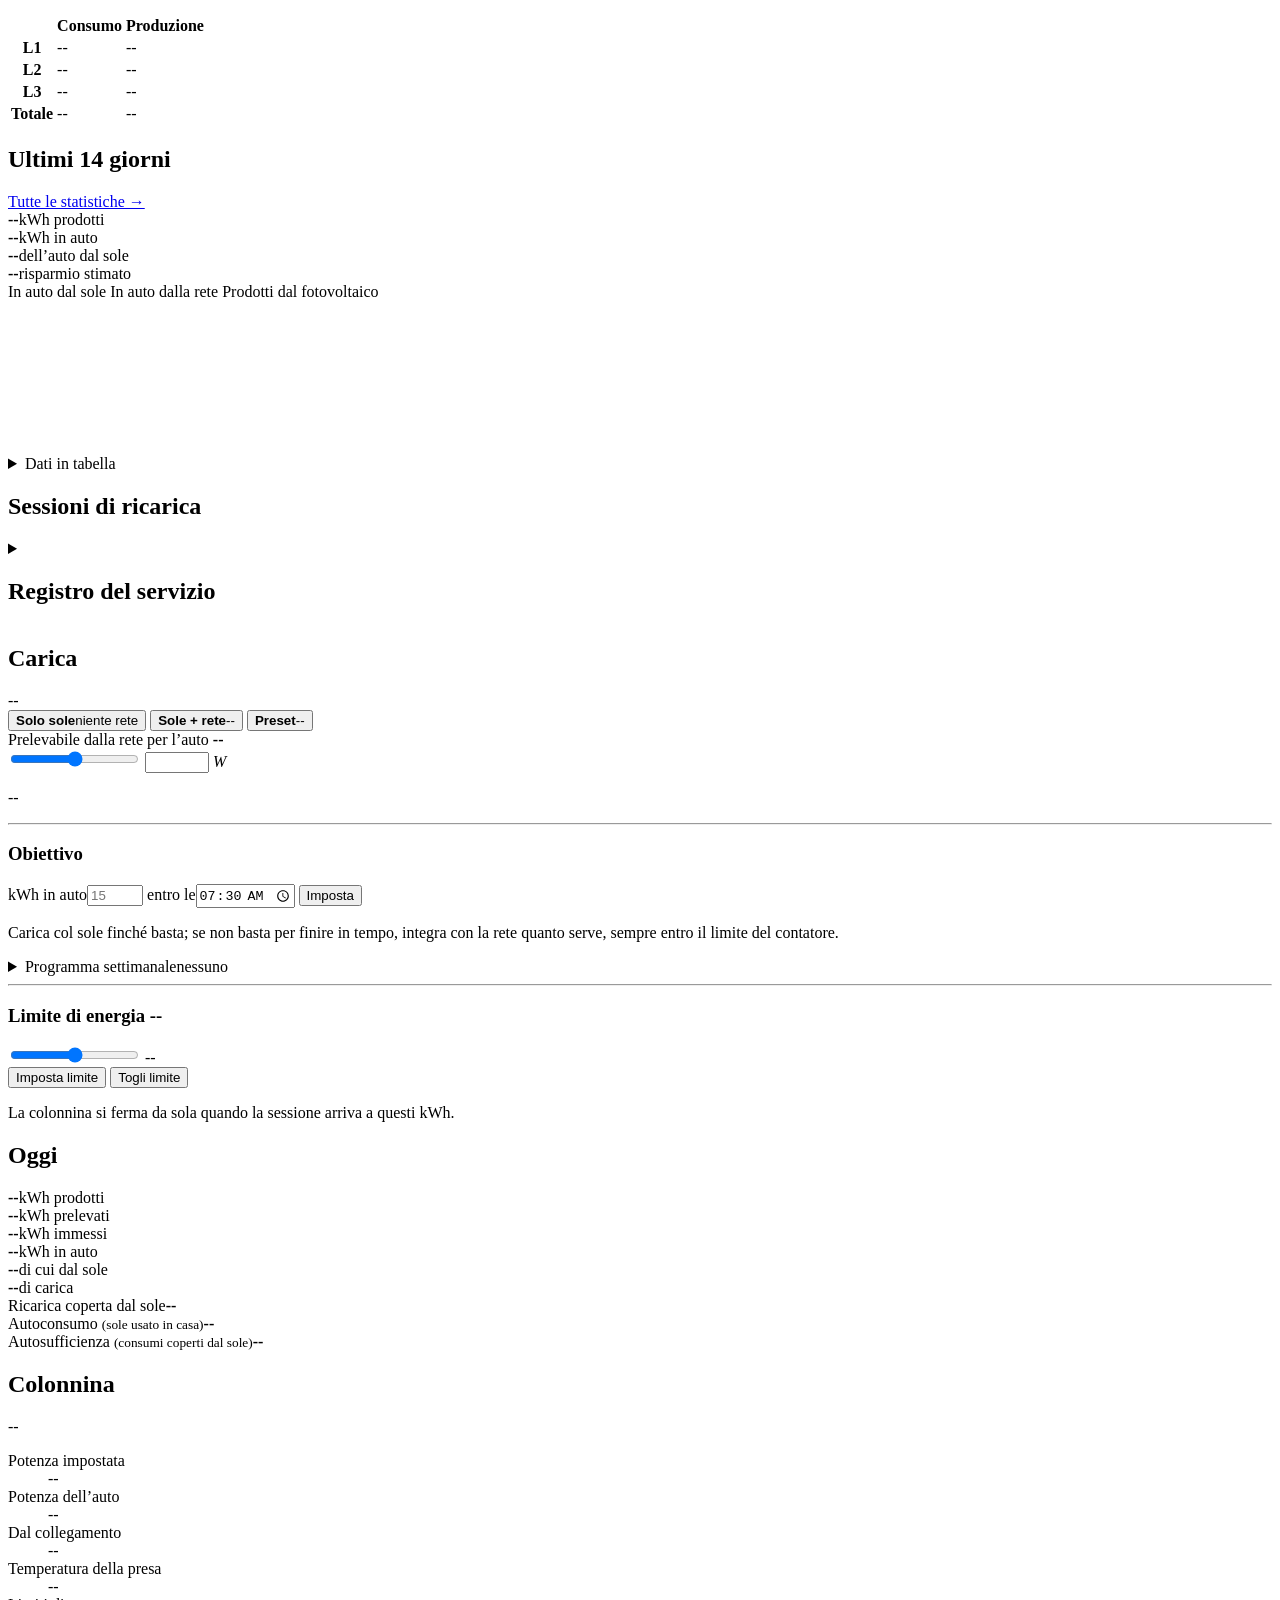
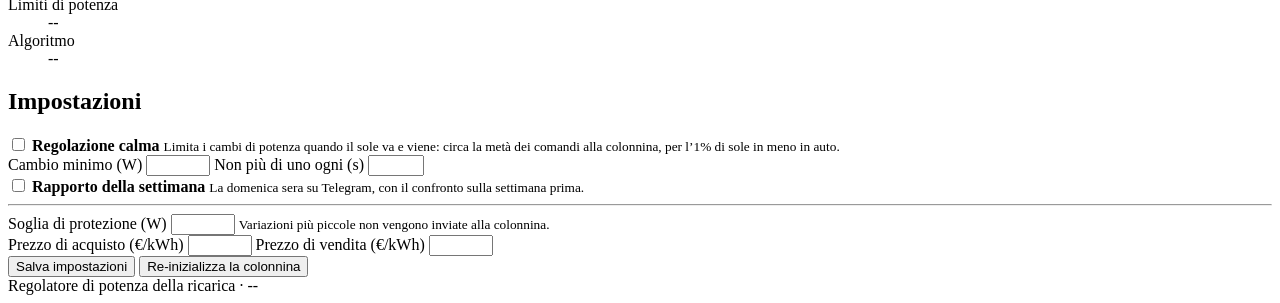
==== commit 2f856acd: "feat: preset, programma settimanale, sole previsto, regolazione calma Preset al posto della modalita" ====
--- a/web/index.html
+++ b/web/index.html
@@ -158,7 +158,26 @@
                 <div class="segmenti" id="seg_modalita" role="group" aria-label="Modalità di carica">
                     <button type="button" data-m="sole"><b>Solo sole</b><span>niente rete</span></button>
                     <button type="button" data-m="misto"><b>Sole + rete</b><span id="seg_misto_w">--</span></button>
-                    <button type="button" data-m="veloce"><b>Veloce</b><span>massima</span></button>
+                    <button type="button" data-m="preset"><b>Preset</b><span id="seg_preset_nome">--</span></button>
+                </div>
+
+                <!-- Preset: si vede al posto del prelevabile quando la modalita' e' "preset" -->
+                <div class="preset" id="box_preset" hidden>
+                    <div class="preset-testa">
+                        <span>Quanto dalla rete, e fin dove</span>
+                        <button type="button" class="b-testo" id="btn_preset_modifica">Modifica</button>
+                    </div>
+                    <div class="preset-lista" id="preset_lista" role="radiogroup" aria-label="Preset"></div>
+                    <form id="preset_editor" hidden>
+                        <div class="preset-intestazione" aria-hidden="true"><span>Nome</span><span>kW dalla rete</span><span>Fino a kWh</span><span></span></div>
+                        <div id="preset_righe"></div>
+                        <p class="nota">0 kWh = senza limite di energia.</p>
+                        <div class="preset-azioni">
+                            <button type="button" class="b-secondario" id="btn_preset_nuovo">Aggiungi</button>
+                            <button type="button" class="b-secondario" id="btn_preset_annulla">Annulla</button>
+                            <button type="submit" class="b-secondario forte">Salva</button>
+                        </div>
+                    </form>
                 </div>
 
                 <div class="prelevabile" id="box_prelevabile">
@@ -193,6 +212,18 @@
                 </form>
                 <p class="nota" id="nota_obiettivo">Carica col sole finché basta; se non basta per finire in tempo,
                     integra con la rete quanto serve, sempre entro il limite del contatore.</p>
+
+                <details class="programma" id="programma">
+                    <summary><span>Programma settimanale</span><span class="distintivo" id="programma_stato">nessuno</span></summary>
+                    <form id="form_programma">
+                        <div id="programma_righe"></div>
+                        <p class="nota">Ogni regola diventa un obiettivo da 24 ore prima della scadenza. Annullarlo salta solo quel giorno.</p>
+                        <div class="preset-azioni">
+                            <button type="button" class="b-secondario" id="btn_regola_nuova">Aggiungi regola</button>
+                            <button type="submit" class="b-secondario forte">Salva programma</button>
+                        </div>
+                    </form>
+                </details>
 
                 <hr>
 
@@ -234,6 +265,14 @@
                         <div class="misura-testa"><span>Autosufficienza <small>(consumi coperti dal sole)</small></span><b id="m_autos">--</b></div>
                         <div class="barra"><i id="m_autos_bar" class="b-sole"></i></div>
                     </div>
+                </div>
+                <div class="previsione" id="box_previsione" hidden>
+                    <h3>Sole previsto</h3>
+                    <div class="riquadri riquadri-2">
+                        <div class="riquadro"><b id="pv_oggi">--</b><span>kWh da adesso a stasera</span></div>
+                        <div class="riquadro"><b id="pv_domani">--</b><span>kWh domani</span></div>
+                    </div>
+                    <p class="nota" id="pv_nota"></p>
                 </div>
             </section>
 
@@ -253,6 +292,24 @@
             <!-- ============ Impostazioni ============ -->
             <section class="scheda" data-ordine="9" aria-labelledby="t_impostazioni">
                 <div class="scheda-testa"><h2 id="t_impostazioni">Impostazioni</h2></div>
+                <label class="interruttore">
+                    <input type="checkbox" id="calma">
+                    <span><b>Regolazione calma</b>
+                        <small>Limita i cambi di potenza quando il sole va e viene: circa la metà dei comandi
+                            alla colonnina, per l’1% di sole in meno in auto.</small></span>
+                </label>
+                <div class="due" id="calma_dettagli">
+                    <label class="campo"><span>Cambio minimo (W)</span>
+                        <input type="number" id="calma_soglia" min="100" max="3000" step="50" inputmode="numeric"></label>
+                    <label class="campo"><span>Non più di uno ogni (s)</span>
+                        <input type="number" id="calma_intervallo" min="5" max="600" step="5" inputmode="numeric"></label>
+                </div>
+                <label class="interruttore">
+                    <input type="checkbox" id="rapporto_settimanale">
+                    <span><b>Rapporto della settimana</b>
+                        <small>La domenica sera su Telegram, con il confronto sulla settimana prima.</small></span>
+                </label>
+                <hr>
                 <label class="campo"><span>Soglia di protezione (W)</span>
                     <input type="number" id="protezione" min="50" max="5000" step="50" inputmode="numeric">
                     <small>Variazioni più piccole non vengono inviate alla colonnina.</small>
